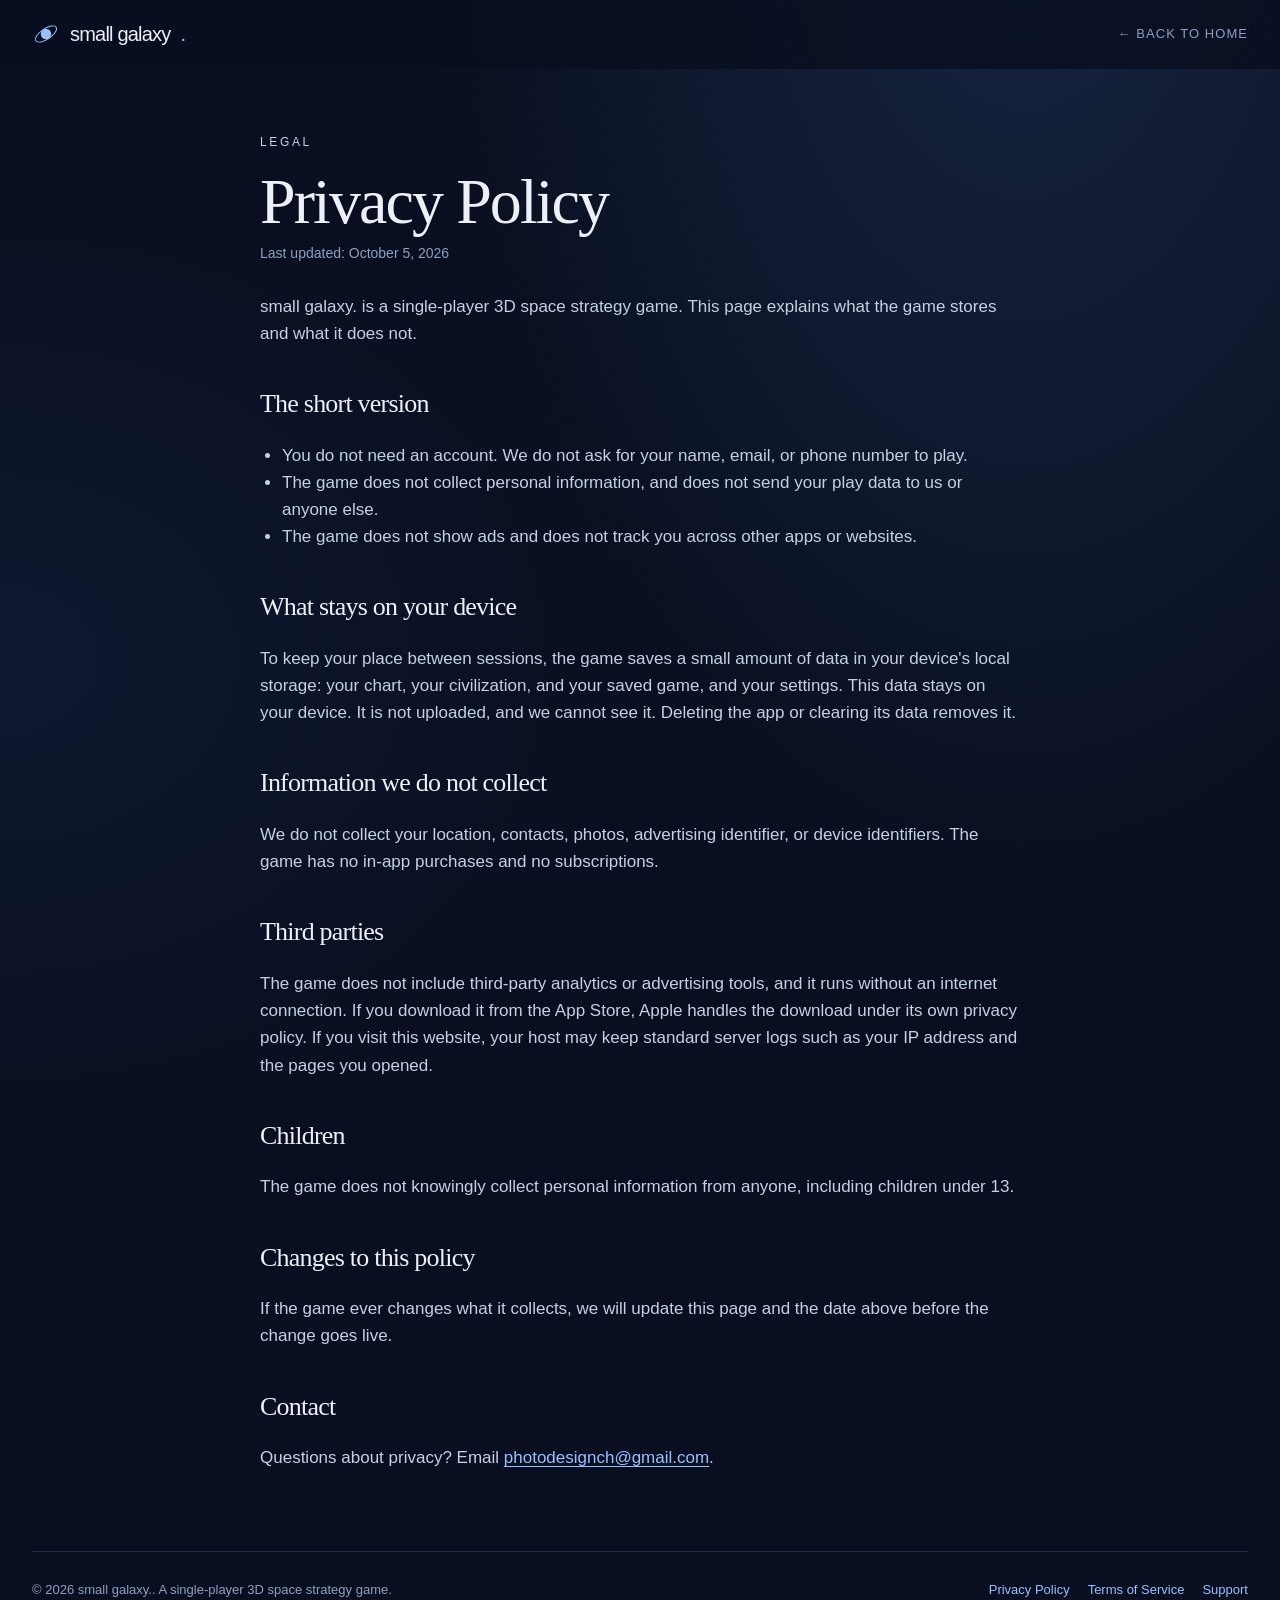
==== privacy.html @ 02a6551c "initial page" ====
<!doctype html>
<html lang="en">
<head>
<meta charset="utf-8">
<meta name="viewport" content="width=device-width, initial-scale=1">
<meta name="theme-color" content="#090f20">
<meta name="description" content="How small galaxy. handles your information.">
<title>Privacy Policy — small galaxy.</title>
<link rel="icon" href="data:image/svg+xml,%3Csvg xmlns='http://www.w3.org/2000/svg' viewBox='0 0 64 64'%3E%3Crect width='64' height='64' rx='16' fill='%23090f20'/%3E%3Cellipse cx='32' cy='32' rx='24' ry='11' transform='rotate(-34 32 32)' fill='none' stroke='%239abfff' stroke-width='3'/%3E%3Ccircle cx='32' cy='32' r='10' fill='%239abfff'/%3E%3C/svg%3E">
<link rel="stylesheet" href="styles.css">
</head>
<body>
<header class="nav">
  <a class="brand" href="index.html" aria-label="Small Galaxy home"><svg viewBox="0 0 48 48" fill="none" aria-hidden="true"><ellipse cx="24" cy="24" rx="21" ry="9" transform="rotate(-34 24 24)" stroke="currentColor" stroke-width="1.6"/><circle cx="24" cy="24" r="9" fill="currentColor"/></svg>small galaxy<span>.</span></a>
  <nav class="nav-links" aria-label="Page"><a href="index.html">&larr; Back to home</a></nav>
</header>
<main class="legal">

<p class="kicker">Legal</p>
<h1>Privacy Policy</h1>
<p class="updated">Last updated: October 5, 2026</p>
<p>small galaxy. is a single-player 3D space strategy game. This page explains what the game stores and what it does not.</p>

<h2>The short version</h2>
<ul>
<li>You do not need an account. We do not ask for your name, email, or phone number to play.</li>
<li>The game does not collect personal information, and does not send your play data to us or anyone else.</li>
<li>The game does not show ads and does not track you across other apps or websites.</li>
</ul>

<h2>What stays on your device</h2>
<p>To keep your place between sessions, the game saves a small amount of data in your device's local storage: your chart, your civilization, and your saved game, and your settings. This data stays on your device. It is not uploaded, and we cannot see it. Deleting the app or clearing its data removes it.</p>

<h2>Information we do not collect</h2>
<p>We do not collect your location, contacts, photos, advertising identifier, or device identifiers. The game has no in-app purchases and no subscriptions.</p>

<h2>Third parties</h2>
<p>The game does not include third-party analytics or advertising tools, and it runs without an internet connection. If you download it from the App Store, Apple handles the download under its own privacy policy. If you visit this website, your host may keep standard server logs such as your IP address and the pages you opened.</p>

<h2>Children</h2>
<p>The game does not knowingly collect personal information from anyone, including children under 13.</p>

<h2>Changes to this policy</h2>
<p>If the game ever changes what it collects, we will update this page and the date above before the change goes live.</p>

<h2>Contact</h2>
<p>Questions about privacy? Email <a href="mailto:photodesignch@gmail.com">photodesignch@gmail.com</a>.</p>

</main>
<footer>
  <p>&copy; 2026 small galaxy.. A single-player 3D space strategy game.</p>
  <p class="legal-links"><a href="privacy.html">Privacy Policy</a> <a href="terms.html">Terms of Service</a> <a href="support.html">Support</a></p>
</footer>
</body>
</html>
---- styles.css ----
:root {
  --bg: #090f20;
  --bg-raise: #10192e;
  --ink: #edf0f8;
  --body: #c5d0e4;
  --muted: #8ea0bf;
  --line: rgba(154, 191, 255, 0.18);
  --accent: #9abfff;
  --accent-ink: #102141;
  --amber: #ead089;
  --shadow: 0 30px 80px rgba(0, 0, 0, 0.45);
  --serif: "Iowan Old Style", "Palatino Linotype", Palatino, Georgia, serif;
  --sans: "Avenir Next", Avenir, "Segoe UI", sans-serif;
  --measure: 1180px;
}

* { box-sizing: border-box; }
html { scroll-behavior: smooth; }
body {
  margin: 0;
  background:
    radial-gradient(ellipse at 80% -10%, rgba(79, 117, 187, 0.22), transparent 42%),
    radial-gradient(ellipse at 0% 40%, rgba(58, 87, 158, 0.12), transparent 36%),
    var(--bg);
  color: var(--ink);
  font: 17px/1.6 var(--sans);
  -webkit-font-smoothing: antialiased;
}
img { max-width: 100%; height: auto; display: block; }
a { color: inherit; }
button, a { -webkit-tap-highlight-color: transparent; }
:focus-visible { outline: 2px solid var(--accent); outline-offset: 3px; }

.skip {
  position: absolute;
  left: 12px;
  top: 12px;
  transform: translateY(-160%);
  background: var(--accent);
  color: var(--accent-ink);
  padding: 8px 12px;
  z-index: 20;
}
.skip:focus { transform: none; }

.nav {
  position: sticky;
  top: 0;
  z-index: 10;
  display: flex;
  align-items: center;
  gap: 28px;
  padding: 18px 32px;
  background: rgba(9, 15, 32, 0.82);
  backdrop-filter: blur(16px);
  border-bottom: 1px solid transparent;
}
.nav-links { display: flex; gap: 22px; margin-left: auto; }
.nav-links a {
  color: var(--muted);
  text-decoration: none;
  font-size: 13px;
  letter-spacing: 0.08em;
  text-transform: uppercase;
}
.nav-links a:hover { color: var(--ink); }
.brand {
  display: flex;
  align-items: center;
  gap: 10px;
  text-decoration: none;
  font-size: 20px;
  letter-spacing: -0.04em;
}
.brand svg { width: 28px; height: 28px; color: var(--accent); }
.brand span { color: var(--accent); }

.hero {
  display: grid;
  grid-template-columns: minmax(280px, 0.85fr) 1.25fr;
  gap: 48px;
  align-items: end;
  width: min(1440px, calc(100% - 64px));
  margin: 0 auto;
  padding: 72px 0 36px;
}
.kicker {
  margin: 0 0 18px;
  color: var(--accent);
  font-size: 12px;
  letter-spacing: 0.22em;
  text-transform: uppercase;
}
h1, h2, h3 { font-family: var(--serif); font-weight: 500; letter-spacing: -0.03em; }
h1 {
  margin: 0;
  font-size: clamp(52px, 6vw, 84px);
  line-height: 0.96;
}
.lede {
  max-width: 38rem;
  color: var(--body);
  font-size: 18px;
  margin: 24px 0 0;
}
.hero-actions { display: flex; flex-wrap: wrap; gap: 12px; margin-top: 28px; }
.btn {
  display: inline-flex;
  align-items: center;
  text-decoration: none;
  background: var(--accent);
  color: var(--accent-ink);
  font-weight: 600;
  padding: 13px 18px;
  border-radius: 10px;
  border: 1px solid var(--accent);
}
.btn.ghost {
  background: transparent;
  color: var(--ink);
  border-color: var(--line);
}
.btn:hover { filter: brightness(1.08); }
.fine {
  margin: 16px 0 0;
  color: var(--muted);
  font-size: 13px;
}

.hero-shot {
  margin: 0;
}
.frame {
  margin: 0;
  padding: 0;
  border: 1px solid var(--line);
  border-radius: 18px;
  overflow: hidden;
  background: #070b16;
  box-shadow: var(--shadow);
}
.frame img, .shot img { width: 100%; }
button.shot {
  display: block;
  width: 100%;
  padding: 0;
  border: 0;
  background: none;
  color: inherit;
  cursor: zoom-in;
  text-align: left;
  font: inherit;
}
.caption {
  margin: 10px 2px 0;
  color: var(--muted);
  font-size: 13px;
  letter-spacing: 0.01em;
}

.facts {
  width: min(1440px, calc(100% - 64px));
  margin: 28px auto 0;
  padding: 0;
  list-style: none;
  display: grid;
  grid-template-columns: repeat(5, 1fr);
  border-top: 1px solid var(--line);
  border-bottom: 1px solid var(--line);
}
.facts li { padding: 22px 18px 22px 0; }
.facts strong {
  display: block;
  font-family: var(--serif);
  font-size: 34px;
  font-weight: 500;
  letter-spacing: -0.04em;
  line-height: 1;
}
.facts span { display: block; margin-top: 8px; color: var(--muted); font-size: 13px; }

.section {
  width: min(1440px, calc(100% - 64px));
  margin: 0 auto;
  padding: 96px 0 0;
  scroll-margin-top: 72px;
}
.section h2 {
  margin: 8px 0 12px;
  font-size: clamp(36px, 4vw, 56px);
  line-height: 1.05;
  max-width: 16ch;
}
.section .intro { max-width: 42rem; color: var(--body); margin: 0 0 28px; }

.split {
  display: grid;
  grid-template-columns: 0.8fr 1.2fr;
  gap: 36px;
  align-items: start;
}
.split.flip { grid-template-columns: 1.2fr 0.8fr; }
.split.flip .copy { order: 2; }

.pair {
  display: grid;
  grid-template-columns: 1.2fr 0.8fr;
  gap: 16px;
}
.stack { display: grid; gap: 16px; }

.cinema {
  width: min(1440px, calc(100% - 64px));
  margin: 88px auto 0;
  display: grid;
  grid-template-columns: 1.4fr 1fr;
  gap: 16px;
}
.cinema .tall { grid-row: span 2; }

.orders {
  display: grid;
  grid-template-columns: repeat(5, 1fr);
  gap: 12px;
  margin-top: 8px;
}
.orders article {
  border: 1px solid var(--line);
  border-radius: 14px;
  padding: 16px;
  background: rgba(16, 25, 46, 0.65);
  min-height: 150px;
}
.orders em {
  display: block;
  font-style: normal;
  color: var(--accent);
  font-size: 12px;
  letter-spacing: 0.16em;
}
.orders h3 { margin: 14px 0 8px; font-size: 22px; }
.orders p { margin: 0; color: var(--muted); font-size: 14px; }

.races {
  display: grid;
  grid-template-columns: repeat(3, 1fr);
  gap: 12px;
  margin-top: 16px;
}
.races article {
  border: 1px solid var(--line);
  border-radius: 14px;
  padding: 18px 18px 16px;
  background: linear-gradient(160deg, rgba(21, 34, 57, 0.8), rgba(9, 15, 32, 0.4));
  border-top: 3px solid var(--race, var(--accent));
}
.races h3 { margin: 0 0 4px; font-size: 26px; color: var(--race, var(--ink)); }
.races .species { margin: 0 0 10px; color: var(--muted); font-size: 13px; }
.races p { margin: 0; color: var(--body); font-size: 14px; }
.races .drawback { margin-top: 8px; color: var(--amber); font-size: 13px; }

.device-block { margin-top: 42px; }
.device-block h3 { margin: 0; font-size: 34px; }
.device-block .meta { margin: 8px 0 18px; color: var(--muted); font-size: 14px; max-width: 46rem; }
.ipad-stage {
  display: grid;
  grid-template-columns: minmax(0, 1.45fr) minmax(200px, 0.55fr);
  gap: 18px;
  align-items: start;
}
.phone-stage {
  display: grid;
  grid-template-columns: minmax(180px, 250px) minmax(0, 1fr);
  gap: 22px;
  align-items: center;
}
.bezel {
  background: #05080f;
  border: 1px solid var(--line);
  box-shadow: var(--shadow);
}
.bezel.ipad-land, .bezel.ipad-port { border-radius: 22px; padding: 12px; }
.bezel.phone-port { border-radius: 34px; padding: 10px; }
.bezel.phone-land { border-radius: 28px; padding: 10px 12px; }
.bezel img { border-radius: 12px; }
.bezel.phone-port img { border-radius: 26px; }
.bezel.phone-land img { border-radius: 18px; }
.more-shots {
  display: grid;
  grid-template-columns: repeat(4, minmax(0, 1fr));
  gap: 14px;
  margin-top: 18px;
}
.more-shots .span2 { grid-column: span 2; }
.more-shots figure { margin: 0; }

.gallery {
  display: grid;
  grid-template-columns: repeat(3, 1fr);
  gap: 18px 14px;
}
.gallery figure { margin: 0; }
.gallery .portrait { grid-row: span 1; }

.note {
  margin-top: 22px;
  color: var(--muted);
  font-size: 13px;
}

footer {
  width: min(1440px, calc(100% - 64px));
  margin: 80px auto 0;
  padding: 28px 0 48px;
  border-top: 1px solid var(--line);
  display: flex;
  justify-content: space-between;
  gap: 24px;
  color: var(--muted);
  font-size: 13px;
}
footer a { color: var(--accent); }
footer p { margin: 0; max-width: 46rem; }

#viewer {
  width: min(1200px, calc(100% - 32px));
  padding: 0;
  border: 1px solid var(--line);
  border-radius: 16px;
  background: #070b16;
  color: var(--ink);
  box-shadow: var(--shadow);
}
#viewer::backdrop { background: rgba(4, 8, 16, 0.82); }
#viewer img { width: 100%; max-height: 82vh; object-fit: contain; background: #05080f; }
#viewer p { margin: 0; padding: 12px 16px 16px; color: var(--body); font-size: 14px; }
#viewer form { position: absolute; top: 10px; right: 10px; }
#viewer button {
  border: 1px solid var(--line);
  background: rgba(9, 15, 32, 0.8);
  color: var(--ink);
  border-radius: 999px;
  padding: 8px 12px;
  cursor: pointer;
}

@media (max-width: 980px) {
  .hero, .split, .split.flip, .cinema, .pair, .facts, .orders, .races, .gallery {
    grid-template-columns: 1fr;
  }
  .split.flip .copy { order: 0; }
  .cinema .tall { grid-row: auto; }
  .facts { grid-template-columns: 1fr 1fr; }
  .facts li:last-child { grid-column: 1 / -1; }
  .orders, .ipad-stage, .phone-stage, .more-shots { grid-template-columns: 1fr; }
  .more-shots .span2 { grid-column: auto; }
  .phone-stage { justify-items: center; }
  .bezel.phone-port { width: min(260px, 100%); }
  .nav { padding: 14px 16px; gap: 12px; }
  .nav-links { display: none; }
  .hero, .section, .cinema, .facts, footer { width: min(1440px, calc(100% - 32px)); }
  .hero { padding-top: 36px; gap: 28px; }
  h1 { font-size: 46px; }
}

@media (prefers-reduced-motion: reduce) {
  html { scroll-behavior: auto; }
}

/* legal and support pages */
.legal { width: min(760px, calc(100% - 32px)); margin: 0 auto; padding: 64px 0 0; }
.legal h1 { font-size: clamp(40px, 6vw, 64px); line-height: 1; margin: 0 0 8px; }
.legal h2 { font-size: 26px; margin: 36px 0 8px; }
.legal p, .legal li { color: var(--body); }
.legal ul { padding-left: 22px; }
.legal a { color: var(--accent); text-underline-offset: 3px; }
.legal .updated { color: var(--muted); font-size: 14px; margin: 0 0 28px; }
.contact-card { margin: 28px 0 8px; padding: 6px 22px 10px; border: 1px solid var(--line); border-radius: 16px; background: var(--panel); }
.contact-card h2 { margin-top: 16px; }
.legal details { border-bottom: 1px solid var(--line); padding: 14px 0; }
.legal summary { cursor: pointer; font-weight: 600; color: var(--ink); }
.legal details p { margin: 10px 0 0; }
.legal-links { display: flex; flex-wrap: wrap; gap: 18px; }
.legal-links a { text-decoration: none; }
.legal-links a:hover { color: var(--ink); text-decoration: underline; }
@media (max-width: 980px) { .nav-links { display: flex; margin-left: auto; } .nav-links a:not(:last-child) { display: none; } footer { flex-direction: column; } }
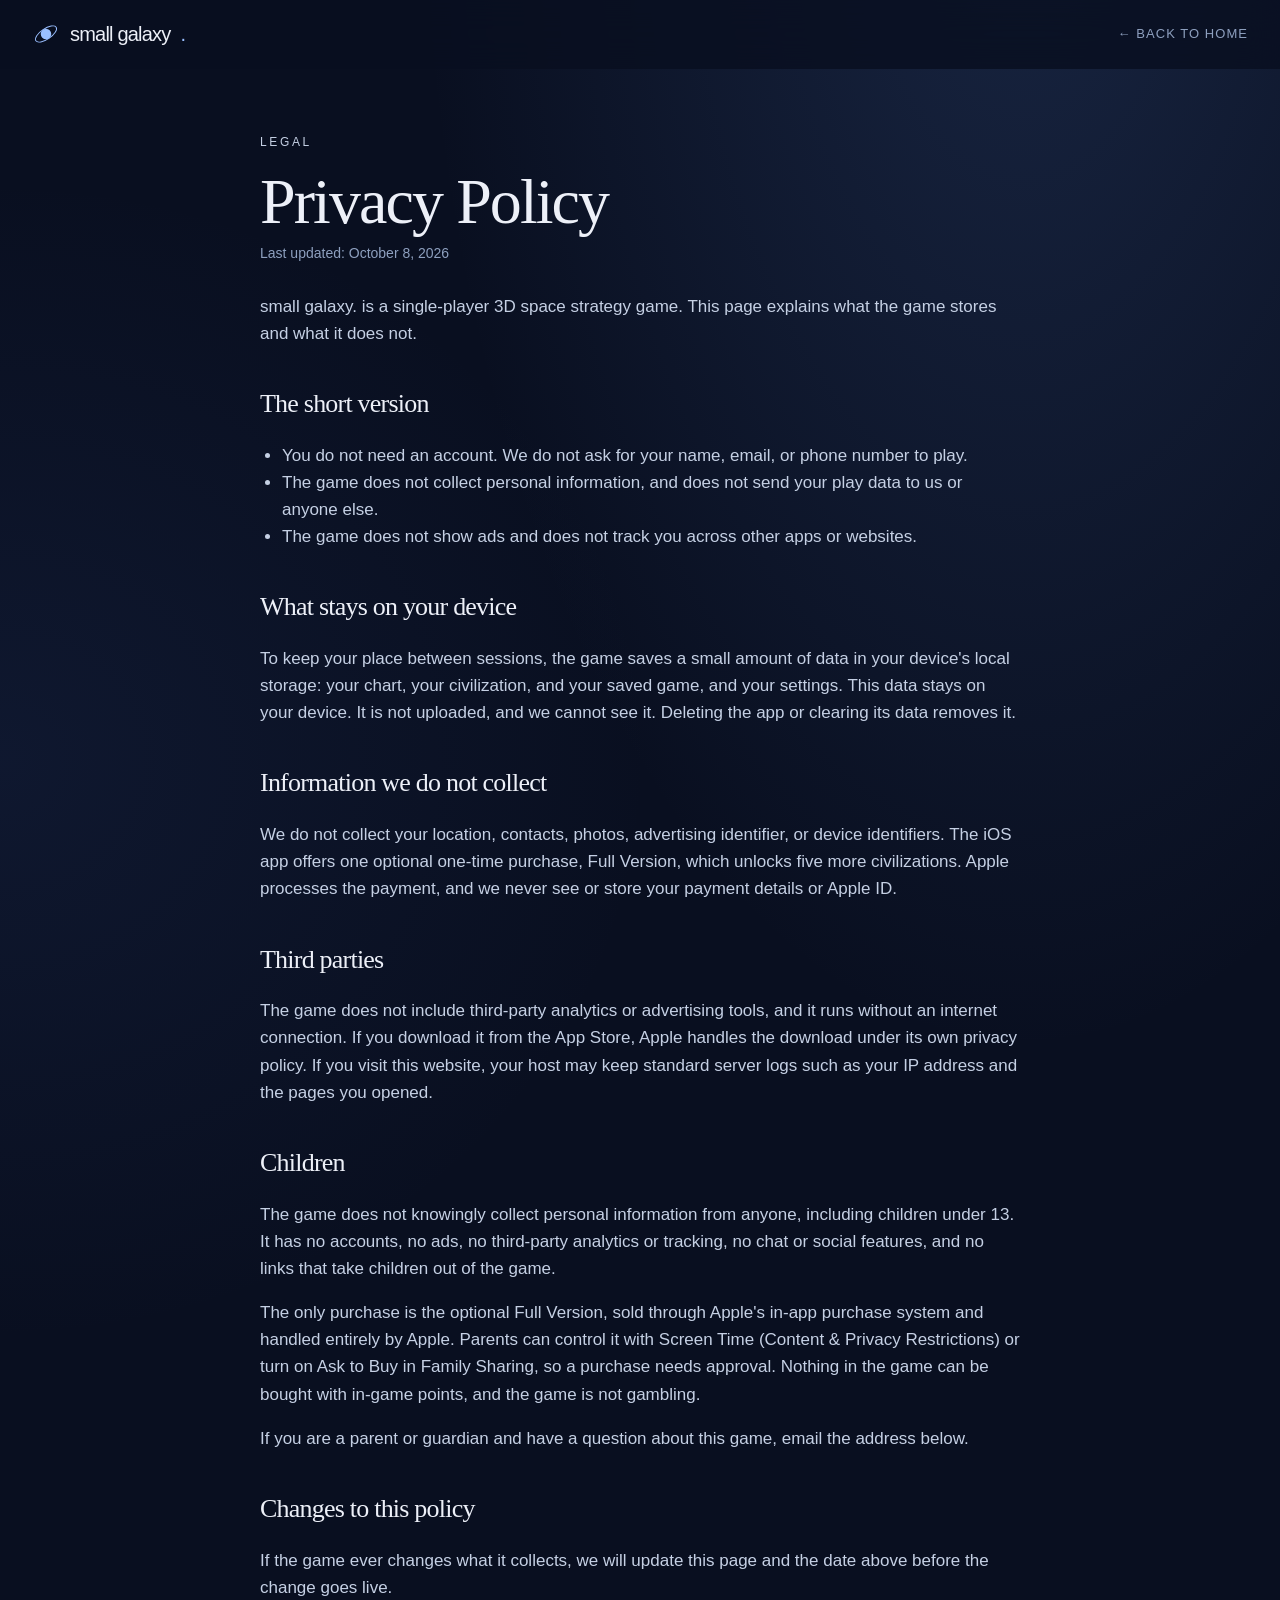
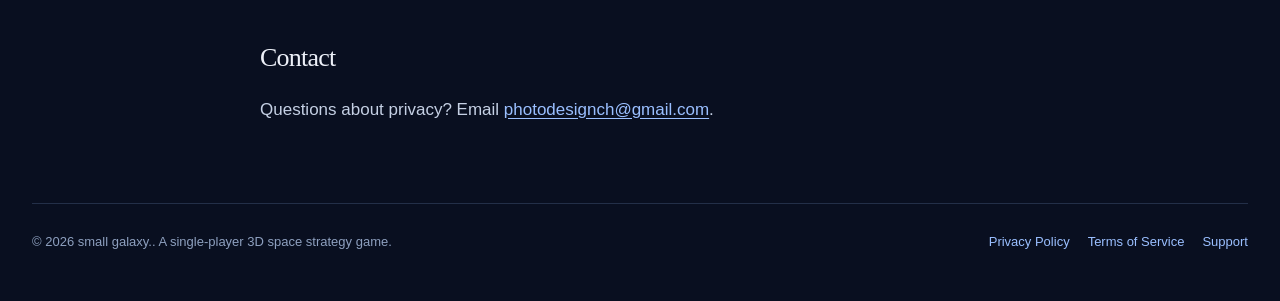
==== commit 6c829412: "update privacy for kids" ====
--- a/privacy.html
+++ b/privacy.html
@@ -18,7 +18,7 @@
 
 <p class="kicker">Legal</p>
 <h1>Privacy Policy</h1>
-<p class="updated">Last updated: October 5, 2026</p>
+<p class="updated">Last updated: October 8, 2026</p>
 <p>small galaxy. is a single-player 3D space strategy game. This page explains what the game stores and what it does not.</p>
 
 <h2>The short version</h2>
@@ -32,13 +32,15 @@
 <p>To keep your place between sessions, the game saves a small amount of data in your device's local storage: your chart, your civilization, and your saved game, and your settings. This data stays on your device. It is not uploaded, and we cannot see it. Deleting the app or clearing its data removes it.</p>
 
 <h2>Information we do not collect</h2>
-<p>We do not collect your location, contacts, photos, advertising identifier, or device identifiers. The game has no in-app purchases and no subscriptions.</p>
+<p>We do not collect your location, contacts, photos, advertising identifier, or device identifiers. The iOS app offers one optional one-time purchase, Full Version, which unlocks five more civilizations. Apple processes the payment, and we never see or store your payment details or Apple ID.</p>
 
 <h2>Third parties</h2>
 <p>The game does not include third-party analytics or advertising tools, and it runs without an internet connection. If you download it from the App Store, Apple handles the download under its own privacy policy. If you visit this website, your host may keep standard server logs such as your IP address and the pages you opened.</p>
 
 <h2>Children</h2>
-<p>The game does not knowingly collect personal information from anyone, including children under 13.</p>
+<p>The game does not knowingly collect personal information from anyone, including children under 13. It has no accounts, no ads, no third-party analytics or tracking, no chat or social features, and no links that take children out of the game.</p>
+<p>The only purchase is the optional Full Version, sold through Apple's in-app purchase system and handled entirely by Apple. Parents can control it with Screen Time (Content &amp; Privacy Restrictions) or turn on Ask to Buy in Family Sharing, so a purchase needs approval. Nothing in the game can be bought with in-game points, and the game is not gambling.</p>
+<p>If you are a parent or guardian and have a question about this game, email the address below.</p>
 
 <h2>Changes to this policy</h2>
 <p>If the game ever changes what it collects, we will update this page and the date above before the change goes live.</p>
--- a/styles.css
+++ b/styles.css
@@ -259,21 +259,43 @@
 .races p { margin: 0; color: var(--body); font-size: 14px; }
 .races .drawback { margin-top: 8px; color: var(--amber); font-size: 13px; }
 
-.device-block { margin-top: 42px; }
-.device-block h3 { margin: 0; font-size: 34px; }
-.device-block .meta { margin: 8px 0 18px; color: var(--muted); font-size: 14px; max-width: 46rem; }
-.ipad-stage {
-  display: grid;
-  grid-template-columns: minmax(0, 1.45fr) minmax(200px, 0.55fr);
-  gap: 18px;
-  align-items: start;
-}
-.phone-stage {
-  display: grid;
-  grid-template-columns: minmax(180px, 250px) minmax(0, 1fr);
-  gap: 22px;
-  align-items: center;
-}
+[hidden] { display: none !important; }
+
+.hero-art { position: relative; padding: 0 0 56px; }
+.hero-art .hero-ipad { width: 88%; }
+.hero-art .hero-phone { position: absolute; right: 0; bottom: 0; width: 24%; transform: rotate(3deg); }
+.hero-art .bezel { box-shadow: 0 40px 90px rgba(0, 0, 0, 0.55), 0 0 80px rgba(120, 160, 255, 0.12); }
+
+.tabs { display: flex; flex-wrap: wrap; gap: 8px; margin: 8px 0 22px; }
+.tabs [role="tab"] {
+  font: 600 14px/1 var(--sans);
+  padding: 12px 18px;
+  border-radius: 999px;
+  border: 1px solid var(--line);
+  background: var(--bg-raise);
+  color: var(--body);
+  cursor: pointer;
+}
+.tabs [role="tab"]:hover { border-color: var(--accent); }
+.tabs [aria-selected="true"] { background: var(--accent); color: var(--accent-ink); border-color: var(--accent); }
+.pill { margin-left: 6px; padding: 3px 8px; border-radius: 999px; background: var(--amber); color: #2a2208; font-size: 11px; }
+.panel .meta { margin: 0 0 22px; color: var(--muted); font-size: 14px; max-width: 46rem; }
+.panel figure { margin: 0; }
+.soon {
+  margin: 0 0 22px;
+  padding: 14px 18px;
+  border: 1px solid rgba(234, 208, 137, 0.35);
+  border-radius: 14px;
+  background: rgba(234, 208, 137, 0.08);
+  color: var(--body);
+  font-size: 14px;
+}
+.soon strong { color: var(--amber); }
+
+.phone-row { display: grid; grid-template-columns: repeat(4, minmax(0, 1fr)); gap: 22px; align-items: start; }
+.land-row { display: grid; grid-template-columns: repeat(2, minmax(0, 1fr)); gap: 22px; margin-top: 30px; }
+.ipad-feature { display: grid; grid-template-columns: minmax(0, 1.5fr) minmax(0, 0.7fr); gap: 22px; align-items: center; }
+.ipad-grid { display: grid; grid-template-columns: repeat(3, minmax(0, 1fr)); gap: 22px; margin-top: 30px; align-items: start; }
 .bezel {
   background: #05080f;
   border: 1px solid var(--line);
@@ -285,22 +307,15 @@
 .bezel img { border-radius: 12px; }
 .bezel.phone-port img { border-radius: 26px; }
 .bezel.phone-land img { border-radius: 18px; }
-.more-shots {
-  display: grid;
-  grid-template-columns: repeat(4, minmax(0, 1fr));
-  gap: 14px;
-  margin-top: 18px;
-}
-.more-shots .span2 { grid-column: span 2; }
-.more-shots figure { margin: 0; }
-
+.bezel { transition: transform .25s ease; }
+.bezel:hover { transform: translateY(-4px); }
+.hero-art .hero-phone:hover { transform: rotate(3deg) translateY(-4px); }
 .gallery {
   display: grid;
   grid-template-columns: repeat(3, 1fr);
   gap: 18px 14px;
 }
 .gallery figure { margin: 0; }
-.gallery .portrait { grid-row: span 1; }
 
 .note {
   margin-top: 22px;
@@ -352,10 +367,11 @@
   .cinema .tall { grid-row: auto; }
   .facts { grid-template-columns: 1fr 1fr; }
   .facts li:last-child { grid-column: 1 / -1; }
-  .orders, .ipad-stage, .phone-stage, .more-shots { grid-template-columns: 1fr; }
-  .more-shots .span2 { grid-column: auto; }
-  .phone-stage { justify-items: center; }
-  .bezel.phone-port { width: min(260px, 100%); }
+  .orders, .ipad-feature, .ipad-grid, .land-row { grid-template-columns: 1fr; }
+  .phone-row { grid-template-columns: repeat(2, minmax(0, 1fr)); gap: 16px; }
+  .ipad-grid.ports { grid-template-columns: repeat(2, minmax(0, 1fr)); }
+  .ipad-feature .ipad-port { width: min(320px, 100%); margin: 0 auto; }
+  .hero-art { padding-bottom: 40px; }
   .nav { padding: 14px 16px; gap: 12px; }
   .nav-links { display: none; }
   .hero, .section, .cinema, .facts, footer { width: min(1440px, calc(100% - 32px)); }
@@ -365,6 +381,7 @@
 
 @media (prefers-reduced-motion: reduce) {
   html { scroll-behavior: auto; }
+  .bezel { transition: none; }
 }
 
 /* legal and support pages */
